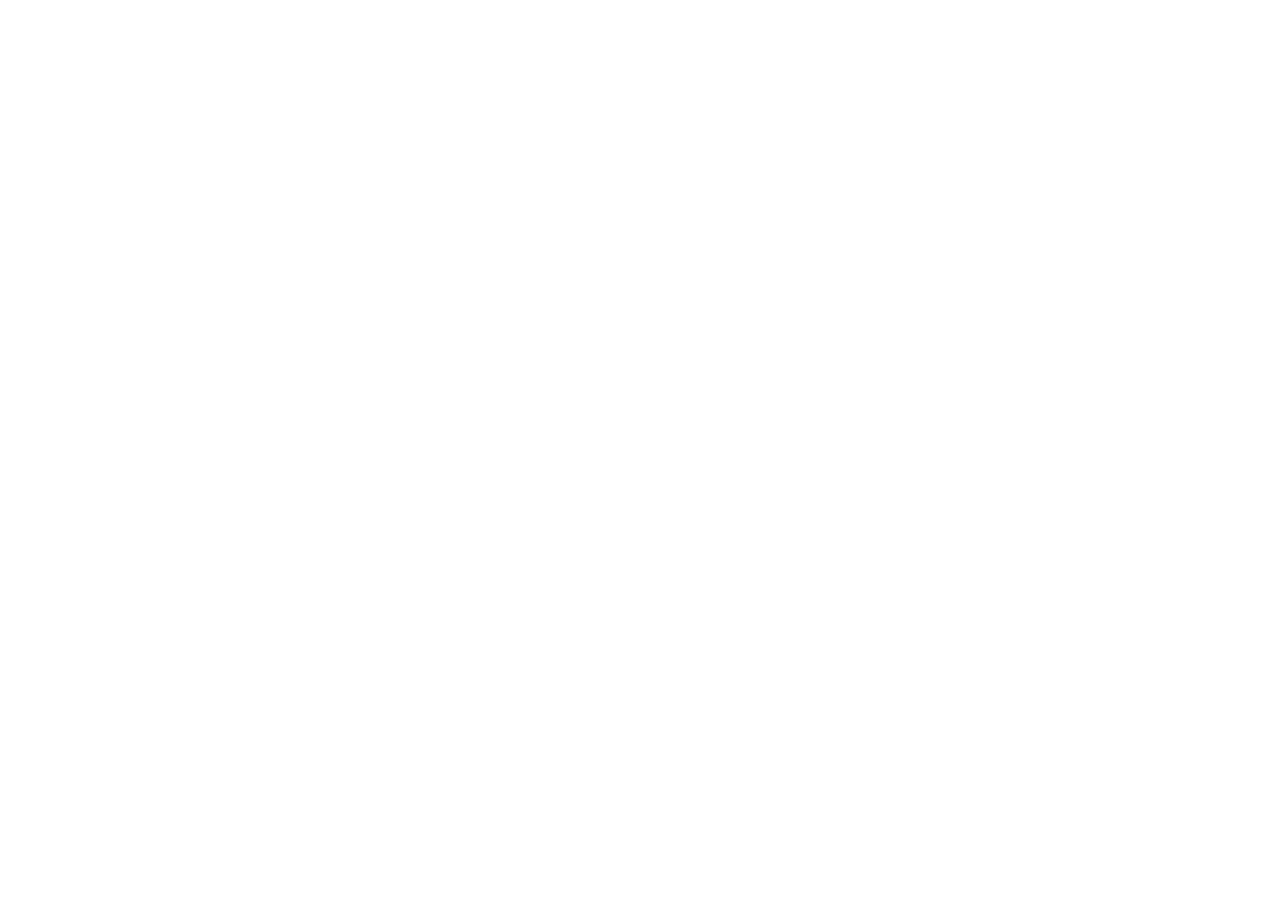
==== pages/login/index.html @ a0b0948c "Initial commit" ====
<!DOCTYPE html>
<html lang="pt-br">
<head>
    <meta charset="UTF-8">
    <meta http-equiv="X-UA-Compatible" content="IE=edge">
    <meta name="viewport" content="width=device-width, initial-scale=1.0">
    <title>Petinfo - Login</title>
</head>
<body>
    <main></main>
    <script type="module" src="index.js"></script>
</body>
</html>
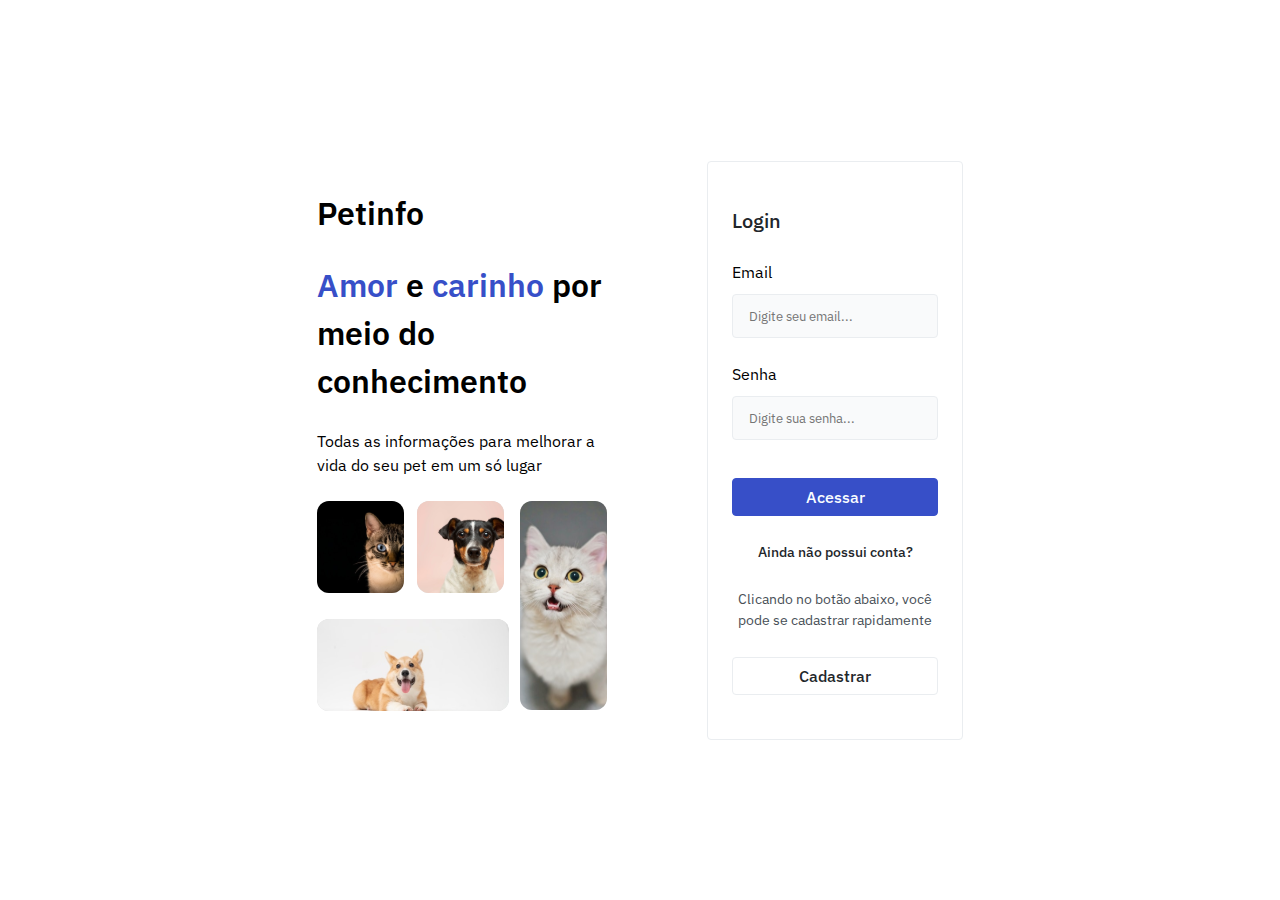
==== commit fb817c85: "feat: Creating login and register pages, and logic of pages" ====
--- a/pages/login/index.html
+++ b/pages/login/index.html
@@ -4,10 +4,52 @@
     <meta charset="UTF-8">
     <meta http-equiv="X-UA-Compatible" content="IE=edge">
     <meta name="viewport" content="width=device-width, initial-scale=1.0">
+    <link rel="stylesheet" href="/styles/globalStyles.css">
+    <link rel="stylesheet" href="/styles/container.css">
+    <link rel="stylesheet" href="/styles/animations.css">
+    <link rel="stylesheet" href="/pages/login/styles/sectionRight.css">
+    <link rel="stylesheet" href="/pages/login/styles/sectionLeft.css">
+    <link rel="stylesheet" href="/pages/login/styles/pets.css">
+    <link rel="stylesheet" href="/pages/login/styles/loginForm.css">
     <title>Petinfo - Login</title>
 </head>
 <body>
-    <main></main>
+    <main>
+        <div class="container">
+            <section class="left arrival-left">
+                <h1>Petinfo</h1>
+                <h2><span>Amor</span> e <span>carinho</span> por meio do conhecimento</h2>
+                <p>Todas as informações para melhorar a vida do seu pet em um só lugar</p>
+                <div class="pictures">
+                    <img src="/src/img/Gato1.svg" alt="Gato com fundo preto" id="CatWithBackgroundBlack">
+                    <img src="/src/img/Cachorro1.svg" alt="Cachorro com fundo rosa" id="DogWithBackgroundPink">
+                    <img src="/src/img/Cachorro2.svg" alt="Cachorro com fundo branco" id="DogWithBackgroundWhite">
+                    <img src="/src/img/Gato2.svg" alt="Gato com fundo cinza" id="CatWithBackgroundGrey">
+                </div>
+            </section>
+            <section class="right arrival-right">
+                <form class="loginForm">
+                    <h2>Login</h2>
+                    <div>
+                        <label for="email">Email</label>
+                        <input type="email" placeholder="Digite seu email..." name="email" id="email"/>
+                    </div>
+                    <div>
+                        <label for="passwoord">Senha</label>
+                        <input type="password" placeholder="Digite sua senha..." name="password" id="password"/>
+                        <span id="wrong"></span>
+                    </div>
+                    <button type="submit">Acessar</button>
+                </form>
+                <h3>Ainda não possui conta?</h3>
+
+                <p>Clicando no botão abaixo, você pode se cadastrar rapidamente</p>
+
+                <button id="redirectionRegisterButton">Cadastrar</button>
+
+            </section>
+        </div>
+    </main>
     <script type="module" src="index.js"></script>
 </body>
 </html>--- a/styles/globalStyles.css
+++ b/styles/globalStyles.css
@@ -0,0 +1,37 @@
+@import url('https://fonts.googleapis.com/css2?family=IBM+Plex+Sans:ital,wght@0,200;0,300;0,400;0,500;0,600;0,700;1,100;1,200;1,300;1,400;1,500;1,600;1,700&display=swap');
+
+* {
+  margin: 0;
+  padding: 0;
+  box-sizing: border-box;
+  font-family: 'IBM Plex Sans', sans-serif;
+}
+
+:root {
+  --brand100: hsl(230, 57%, 50%);
+  --brand200: hsl(230, 68%, 54%);
+  --gray100: hsl(210, 11%, 15%);
+  --gray200: hsl(210, 10%, 23%);
+  --gray300: hsl(210, 9%, 31%);
+  --gray400: hsl(210, 7%, 56%);
+  --gray500: hsl(210, 11%, 71%);
+  --gray600: hsl(210, 16%, 93%);
+  --gray700: hsl(210, 17%, 95%);
+  --gray800: hsl(210, 17%, 98%);
+  --gray900: hsl(200, 100%, 99%);
+  --alert100: hsl(349, 57%, 50%);
+  --alert200: hsl(349, 69%, 55%);
+  --sucess100: hsl(162, 88%, 26%);
+}
+
+body{
+  position: relative;
+}
+
+main{
+  width: 100vw;
+  height: 100vh;
+  display: flex;
+  justify-content: center;
+  align-items: center;
+}--- a/styles/container.css
+++ b/styles/container.css
@@ -0,0 +1,8 @@
+.container{
+    width: 40%;
+    min-width: 600px;
+    display: flex;
+    justify-content: center;
+    align-items: center;
+    gap: 100px;
+}--- a/styles/animations.css
+++ b/styles/animations.css
@@ -0,0 +1,32 @@
+@keyframes arrival-left{
+    0%{opacity: 0%; transform: translateX(-300px);}
+    100%{opacity: 100%; transform: translateX(0);}
+}
+
+@keyframes arrival-right{
+    0%{opacity: 0%; transform: translateX(300px);}
+    100%{opacity: 100%; transform: translateX(0);}
+}
+
+.arrival-left{
+    animation: arrival-left 2s;
+}
+
+.arrival-right{
+    animation: arrival-right 2s;
+}
+
+@keyframes spinner{
+    0% {
+		transform: rotate(0);
+	}
+	100% {
+		transform: rotate(360deg);
+	}
+}
+
+.spinner{
+    background-image: url('/src/img/spinner.svg');
+    animation: spinner 1s linear;
+}
+
--- a/pages/login/styles/sectionRight.css
+++ b/pages/login/styles/sectionRight.css
@@ -0,0 +1,44 @@
+.right{
+    width: 50%;
+    display: flex;
+    flex-direction: column;
+    justify-content: center;
+    align-items: center;
+    padding: 44px 24px;
+    gap: 26px;
+    border: 1px solid var(--gray600);
+    border-radius: 4px;
+}
+
+.right > h3{
+    color: var(--gray100);
+    font-weight: 500;
+    font-size: 14px;
+    line-height: 150%;
+}
+
+.right > p{
+    text-align: center;
+    color: var(--gray300);
+    font-weight: 400;
+    font-size: 14px;
+    line-height: 150%;
+}
+
+.right button{
+    width: 100%;
+    height: 38px;
+    padding: 0px 16px;
+    border: 1px solid var(--gray600);
+    border-radius: 4px;
+    background: transparent;
+    font-weight: 500;
+    font-size: 16px;
+    line-height: 150%;
+    color: var(--gray100);
+    cursor: pointer;
+}
+
+.right button:hover{
+    background-color: var(--gray800);
+}--- a/pages/login/styles/sectionLeft.css
+++ b/pages/login/styles/sectionLeft.css
@@ -0,0 +1,30 @@
+/* Desenvolva a estilização da sua página aqui */
+.left{
+    width: 50%;
+    display: flex;
+    flex-direction: column;
+    gap: 24px;
+}
+
+.left > h1{
+    font-weight: 600;
+    font-size: 32px;
+    line-height: 150%;
+}
+
+.left > h2{
+    font-weight: 600;
+    font-size: 32px;
+    line-height: 150%;
+}
+
+.left > h2 > span{
+    color: var(--brand100);
+}
+
+.left > p{
+    font-weight: 400;
+    font-size: 16px;
+    line-height: 150%;
+    color: var(--grey300);
+}--- a/pages/login/styles/pets.css
+++ b/pages/login/styles/pets.css
@@ -0,0 +1,46 @@
+.pictures{
+    width: 290px;
+    height: 210px;
+    display: flex;
+    position: relative;
+}
+
+#CatWithBackgroundBlack{ /* Gato com fundo preto */
+    position: absolute;
+    top: 0;
+    transition: 500ms linear;
+}
+
+#CatWithBackgroundBlack:hover{
+    top: 10px;
+}
+
+#DogWithBackgroundPink{ /* Cachorro com fundo rosa */
+    position: absolute;
+    left: 100px;
+    transition: 500ms linear;
+}
+
+#DogWithBackgroundPink:hover{
+    left: 95px;
+}
+
+#DogWithBackgroundWhite{ /* Cachorro com fundo branco */
+    position: absolute;
+    bottom: 0;
+    transition: 500ms linear;
+}
+
+#DogWithBackgroundWhite:hover{
+    bottom: 10px;
+}
+
+#CatWithBackgroundGrey{ /* Gato com fundo cinza */
+    position: absolute;
+    right: 0;
+    transition: 500ms linear;
+}
+
+#CatWithBackgroundGrey:hover{
+    right: 10px;
+}--- a/pages/login/styles/loginForm.css
+++ b/pages/login/styles/loginForm.css
@@ -0,0 +1,57 @@
+.loginForm{
+    width: 100%;
+    display: flex;
+    flex-direction: column;
+    gap: 26px;
+}
+.loginForm > h2{
+    font-weight: 500;
+    font-size: 20px;
+    line-height: 150%;
+    color: var(--gray100);
+}
+
+.loginForm > div{
+    display: flex;
+    flex-direction: column;
+    gap: 12px;
+}
+
+.loginForm > label{
+    font-weight: 500;
+    font-size: 16px;
+    line-height: 150%;
+    color: var(--gray100);
+}
+
+.loginForm > div > input{
+    height: 44px;
+    padding: 0 16px;
+    border: 1px solid var(--gray600);
+    border-radius: 4px;
+    background-color: var(--gray800);
+}
+
+
+#wrong{
+    font-weight: 400;
+    font-size: 14px;
+    line-height: 150%;
+    padding: 0;
+    color: var(--alert100);
+}
+
+.loginForm button{
+    height: 38px;
+    padding: 0px 16px;
+    border: 1px solid var(--brand100);
+    border-radius: 4px;
+    background-color: var(--brand100);
+    color: var(--gray900);
+    cursor: pointer;
+    transition: 150ms;
+}
+
+.loginForm button:hover{
+    background-color: var(--brand200);
+}